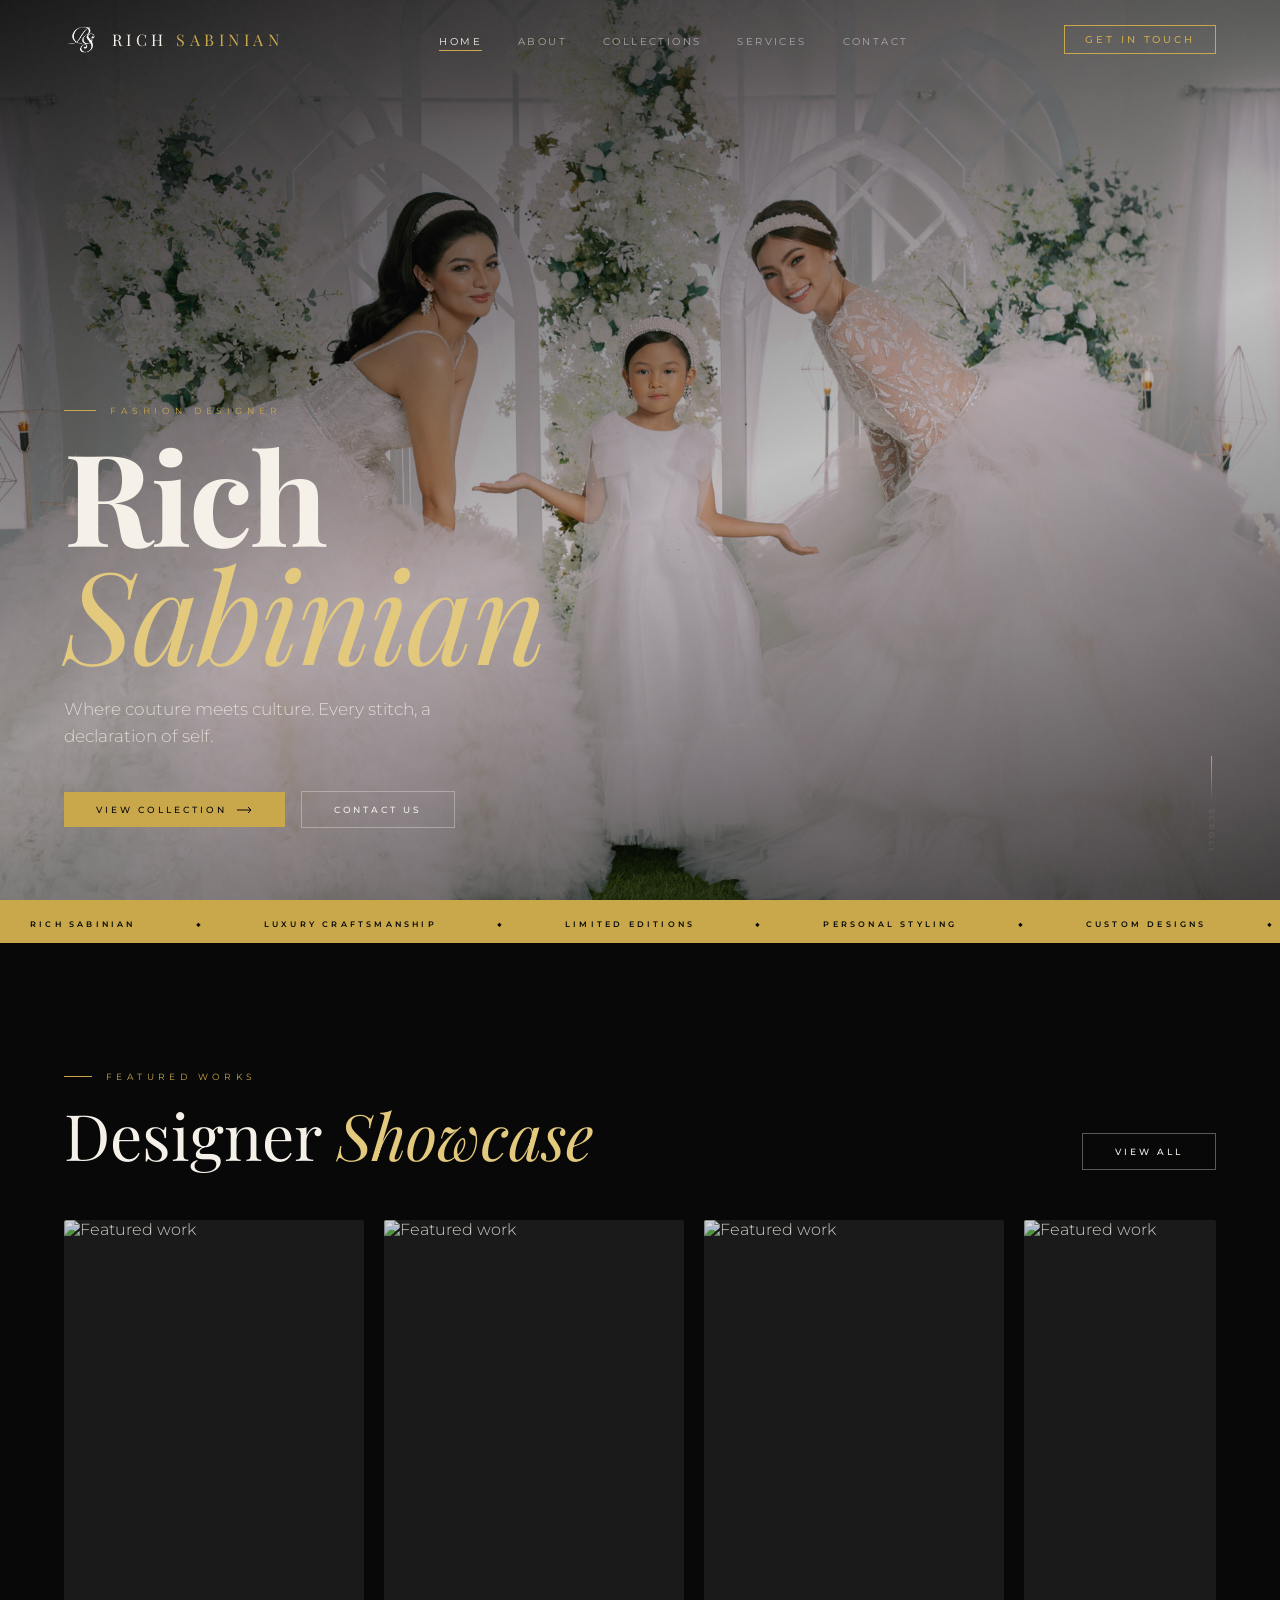
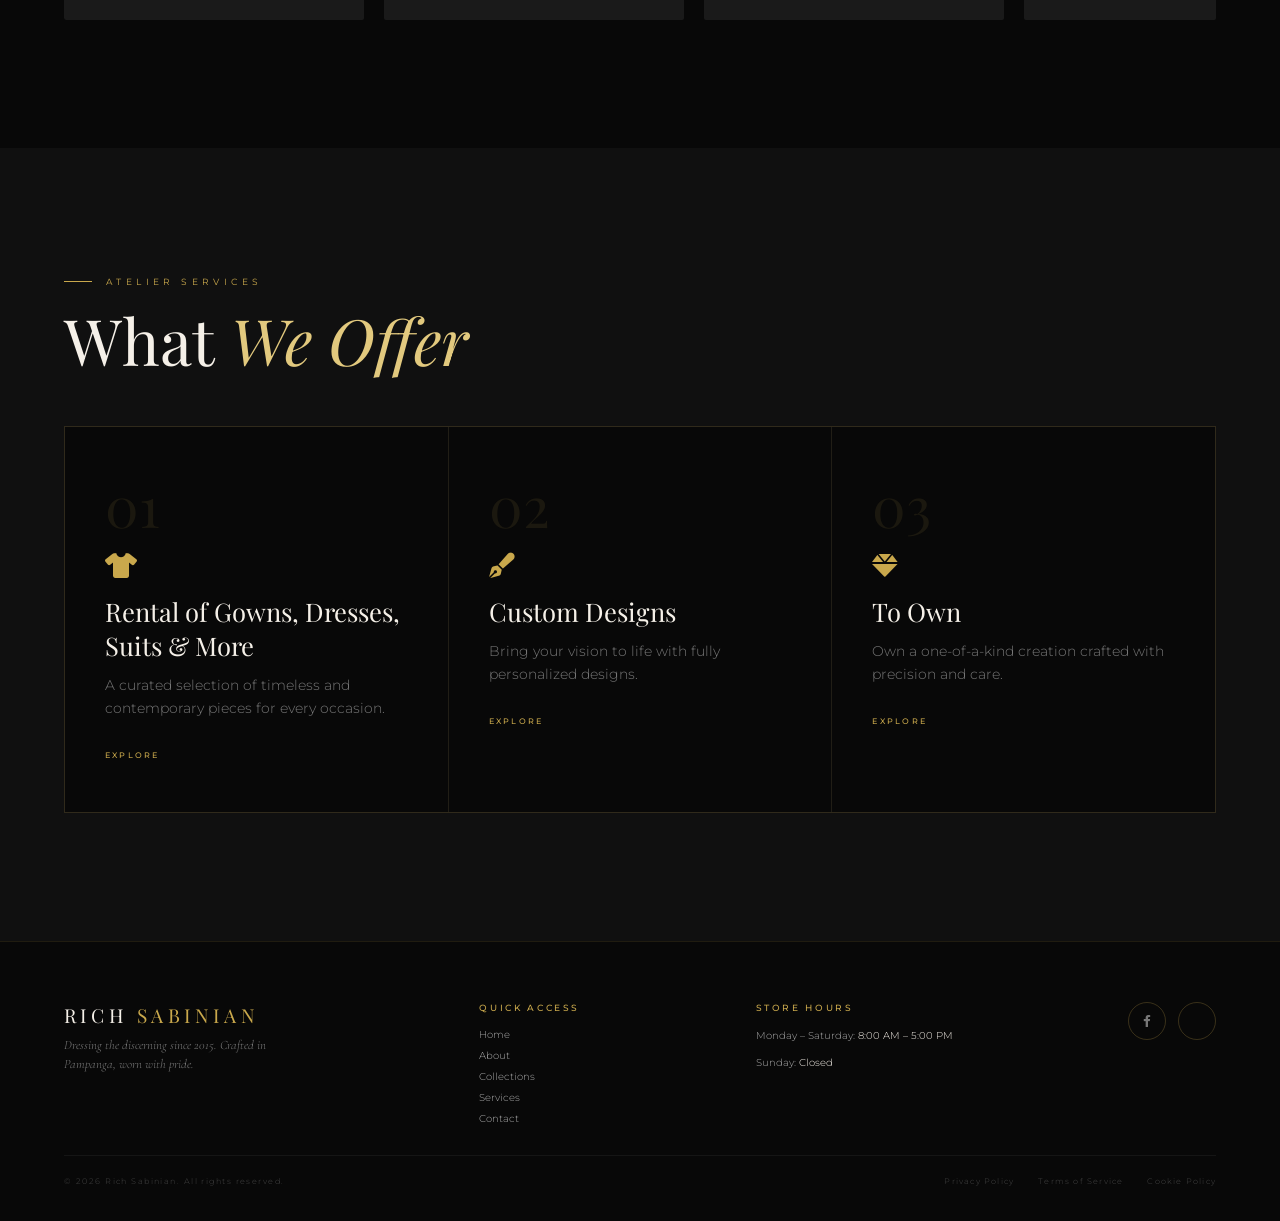
==== index.html @ 9d363121 "Add files via upload" ====
<!DOCTYPE html>
<html lang="en">
<head>
  <meta charset="UTF-8">
  <meta name="viewport" content="width=device-width, initial-scale=1.0, viewport-fit=cover">
  <title>Rich Sabinian — Luxury Fashion House</title>

  <link rel="icon" type="image/png" href="rs logo.png">
  <link rel="preconnect" href="https://fonts.googleapis.com">
  <link href="https://fonts.googleapis.com/css2?family=Cormorant+Garamond:ital,wght@0,300;0,400;0,600;1,300;1,400;1,600&family=Montserrat:wght@200;300;400;500;600&family=Playfair+Display:ital,wght@0,400;0,700;1,400;1,700&display=swap" rel="stylesheet">
  <link rel="stylesheet" href="https://cdnjs.cloudflare.com/ajax/libs/font-awesome/6.0.0-beta3/css/all.min.css">
  <link rel="stylesheet" href="css/styles.css">
</head>
<body>

  <!-- ===== HEADER ===== -->
  <nav class="navbar" id="navbar">
    <div class="logo" onclick="window.location.href='index.html'">
      <img class="logo-img" src="rs logo.png" alt="Rich Sabinian Logo">
      <span class="logo-text">Rich <em>Sabinian</em></span>
    </div>
    <ul class="nav-links">
      <li><a href="index.html">Home</a></li>
      <li><a href="about.html">About</a></li>
      <li><a href="collections.html">Collections</a></li>
      <li><a href="services.html">Services</a></li>
      <li><a href="contact.html">Contact</a></li>
    </ul>
    <a class="nav-cta" href="contact.html">Get in Touch</a>
    <button class="hamburger" id="hamburger">
      <span></span><span></span><span></span>
    </button>
  </nav>

  <div class="mob-drawer" id="mobDrawer">
    <div class="mob-top">
      <div class="logo" onclick="window.location.href='index.html'">
        <img class="logo-img" src="rs logo.png" alt="Logo" style="width:34px;height:34px;">
        <span class="logo-text" style="font-size:.85rem;">Rich <em>Sabinian</em></span>
      </div>
      <button class="mob-close" id="mobClose">
        <svg width="16" height="16" viewBox="0 0 16 16" fill="none">
          <path d="M1 1L15 15M15 1L1 15" stroke="currentColor" stroke-width="1.2"/>
        </svg>
      </button>
    </div>
    <nav class="mob-nav">
      <a href="index.html">Home</a>
      <a href="about.html">About</a>
      <div class="mob-divider"></div>
      <a href="collections.html">Collections</a>
      <a href="services.html">Services</a>
      <div class="mob-divider"></div>
      <a href="contact.html">Contact</a>
      <div class="mob-cta-link" onclick="window.location.href='contact.html'">Get in Touch</div>
    </nav>
    <div class="mob-foot">
      <div class="mob-social">
        <a href="https://www.facebook.com/ritche.sabinian" target="_blank" class="s-icon"><i class="fab fa-facebook-f"></i></a>
        <a href="https://www.instagram.com/richsabinian/" target="_blank" class="s-icon"><i class="fab fa-instagram"></i></a>
      </div>
      <span class="mob-copy">© 2026 Rich Sabinian</span>
    </div>
  </div>
  <div class="mob-overlay" id="mobOverlay"></div>

  <!-- ===== MAIN CONTENT ===== -->
  <main>
    <!-- HERO SECTION -->
    <section class="hero">
      <div class="hero-bg"></div>
      <div class="hero-grain"></div>
      <div class="hero-body">
        <p class="hero-brand">Fashion Designer</p>
        <h1 class="hero-name">Rich<em>Sabinian</em></h1>
        <p class="hero-tagline">Where couture meets culture. Every stitch, a declaration of self.</p>
        <div class="hero-actions">
          <button class="btn-gold" onclick="window.location.href='collections.html'">
            <span>View Collection</span>
            <svg width="16" height="8" viewBox="0 0 16 8" fill="none" style="position:relative;z-index:1">
              <path d="M0 4H14M11 1L14 4L11 7" stroke="currentColor" stroke-width="1"/>
            </svg>
          </button>
          <button class="btn-outline" onclick="window.location.href='contact.html'">Contact Us</button>
        </div>
      </div>
      <div class="hero-scroll">
        <div class="scroll-bar"></div>
        <span>Scroll</span>
      </div>
    </section>

    <!-- MARQUEE -->
    <div class="marquee">
      <div class="marquee-inner">
        <span class="marquee-item">Rich Sabinian</span><span class="marquee-item">◆</span>
        <span class="marquee-item">Luxury Craftsmanship</span><span class="marquee-item">◆</span>
        <span class="marquee-item">Limited Editions</span><span class="marquee-item">◆</span>
        <span class="marquee-item">Personal Styling</span><span class="marquee-item">◆</span>
        <span class="marquee-item">Custom Designs</span><span class="marquee-item">◆</span>
        <span class="marquee-item">Rich Sabinian</span><span class="marquee-item">◆</span>
        <span class="marquee-item">Luxury Craftsmanship</span><span class="marquee-item">◆</span>
        <span class="marquee-item">Limited Editions</span><span class="marquee-item">◆</span>
        <span class="marquee-item">Personal Styling</span><span class="marquee-item">◆</span>
        <span class="marquee-item">Custom Designs</span><span class="marquee-item">◆</span>
      </div>
    </div>

    <!-- FEATURED CAROUSEL - FIXED VERSION -->
    <section class="home-featured">
      <div class="sec-header reveal">
        <div>
          <p class="eyebrow">Featured Works</p>
          <h2 class="sec-headline">Designer <em>Showcase</em></h2>
        </div>
        <button class="btn-outline" onclick="window.location.href='collections.html'">View All</button>
      </div>
      
      <div class="carousel-container reveal rv1">
        <div class="carousel-wrapper">
          <div class="carousel-track" id="carouselTrack">
            <!-- Static images that will work -->
            <div class="carousel-slide"><img src="Solohiya/hero.jpg" alt="Featured work" onerror="this.style.display='none'"></div>
            <div class="carousel-slide"><img src="Solohiya/hero1.jpg" alt="Featured work" onerror="this.style.display='none'"></div>
            <div class="carousel-slide"><img src="Solohiya/4.jpg" alt="Featured work" onerror="this.style.display='none'"></div>
            <div class="carousel-slide"><img src="national-costumes/hero.jpg" alt="Featured work" onerror="this.style.display='none'"></div>
            <div class="carousel-slide"><img src="PUSTURA/hero.jpg" alt="Featured work" onerror="this.style.display='none'"></div>
            <div class="carousel-slide"><img src="Kids/hero.jpg" alt="Featured work" onerror="this.style.display='none'"></div>
            <!-- Duplicate for seamless loop -->
            <div class="carousel-slide"><img src="Solohiya/hero.jpg" alt="Featured work" onerror="this.style.display='none'"></div>
            <div class="carousel-slide"><img src="Solohiya/hero1.jpg" alt="Featured work" onerror="this.style.display='none'"></div>
            <div class="carousel-slide"><img src="Solohiya/4.jpg" alt="Featured work" onerror="this.style.display='none'"></div>
            <div class="carousel-slide"><img src="national-costumes/hero.jpg" alt="Featured work" onerror="this.style.display='none'"></div>
            <div class="carousel-slide"><img src="PUSTURA/hero.jpg" alt="Featured work" onerror="this.style.display='none'"></div>
            <div class="carousel-slide"><img src="Kids/hero.jpg" alt="Featured work" onerror="this.style.display='none'"></div>
          </div>
        </div>
      </div>
    </section>

    <!-- SERVICES SECTION -->
    <section class="home-services">
      <div class="reveal">
        <p class="eyebrow">Atelier Services</p>
        <h2 class="sec-headline">What <em>We Offer</em></h2>
      </div>
      <div class="svc-grid">
        <div class="svc-card reveal rv1">
          <div class="svc-num">01</div>
          <i class="fas fa-tshirt svc-icon"></i>
          <h3 class="svc-title">Rental of Gowns, Dresses, Suits &amp; More</h3>
          <p class="svc-text">A curated selection of timeless and contemporary pieces for every occasion.</p>
          <span class="svc-cta" onclick="window.location.href='services.html'">Explore</span>
        </div>
        <div class="svc-card reveal rv2">
          <div class="svc-num">02</div>
          <i class="fas fa-pen-fancy svc-icon"></i>
          <h3 class="svc-title">Custom Designs</h3>
          <p class="svc-text">Bring your vision to life with fully personalized designs.</p>
          <span class="svc-cta" onclick="window.location.href='services.html'">Explore</span>
        </div>
        <div class="svc-card reveal rv3">
          <div class="svc-num">03</div>
          <i class="fas fa-gem svc-icon"></i>
          <h3 class="svc-title">To Own</h3>
          <p class="svc-text">Own a one-of-a-kind creation crafted with precision and care.</p>
          <span class="svc-cta" onclick="window.location.href='services.html'">Explore</span>
        </div>
      </div>
    </section>
  </main>

  <!-- ===== FOOTER ===== -->
  <footer>
    <div class="footer-main">
      <div>
        <div class="footer-logo">Rich <em>Sabinian</em></div>
        <p class="footer-tagline">Dressing the discerning since 2015. Crafted in Pampanga, worn with pride.</p>
      </div>
      <div class="footer-quick">
        <h4 class="footer-quick-title">Quick Access</h4>
        <div class="footer-quick-links">
          <a href="index.html">Home</a>
          <a href="about.html">About</a>
          <a href="collections.html">Collections</a>
          <a href="services.html">Services</a>
          <a href="contact.html">Contact</a>
        </div>
      </div>
      <div class="footer-hours-block">
        <h4 class="footer-hours-title">Store Hours</h4>
        <p>Monday – Saturday: <span>8:00 AM – 5:00 PM</span></p>
        <p>Sunday: <span>Closed</span></p>
      </div>
      <div class="footer-social">
        <a href="https://www.facebook.com/ritche.sabinian" target="_blank" class="s-icon"><i class="fab fa-facebook-f"></i></a>
        <a href="https://www.instagram.com/richsabinian/" target="_blank" class="s-icon"><i class="fabfa-instagram"></i></a>
      </div>
    </div>
    <div class="footer-bottom">
      <p class="footer-copy">© 2026 Rich Sabinian. All rights reserved.</p>
      <div class="footer-links-row">
        <a>Privacy Policy</a>
        <a>Terms of Service</a>
        <a>Cookie Policy</a>
      </div>
    </div>
  </footer>

  <script src="js/collections-data.js"></script>
  <script src="js/main.js"></script>
  
  <!-- Simple carousel fix that runs after page loads -->
  <script>
    // Ensure carousel has enough items for smooth scrolling
    document.addEventListener('DOMContentLoaded', function() {
      const track = document.getElementById('carouselTrack');
      if (track && track.children.length < 12) {
        // If not enough items, duplicate what we have
        const originalItems = Array.from(track.children);
        originalItems.forEach(item => {
          const clone = item.cloneNode(true);
          track.appendChild(clone);
        });
      }
    });
  </script>
</body>
</html>
---- css/styles.css ----
/* =============================================
   ROOT & RESET
============================================= */
:root {
  --black:   #080808;
  --black-2: #101010;
  --black-3: #181818;
  --gold:    #C9A84C;
  --gold-lt: #E2C97E;
  --gold-dk: #8A6A22;
  --cream:   #F5F0E8;
  --cream-2: #EDE6D6;
  --gray:    #777777;
  --gray-lt: #AAAAAA;
  --serif:   'Cormorant Garamond', Georgia, serif;
  --display: 'Playfair Display', Georgia, serif;
  --sans:    'Montserrat', sans-serif;
  --pad:     clamp(20px, 5vw, 80px);
}
*, *::before, *::after { margin:0; padding:0; box-sizing:border-box; }
html { scroll-behavior:smooth; font-size:16px; }
body {
  background:var(--black); color:var(--cream);
  font-family:var(--sans); font-weight:300;
  overflow-x:hidden; cursor:auto;
}
img { display:block; max-width:100%; height:auto; }
a { text-decoration:none; color:inherit; }
ul { list-style:none; }
::-webkit-scrollbar { width:2px; }
::-webkit-scrollbar-track { background:var(--black); }
::-webkit-scrollbar-thumb { background:var(--gold-dk); }

/* =============================================
   NAVBAR
============================================= */
.navbar {
  position:fixed; top:0; left:0; width:100%; z-index:1000;
  padding:20px var(--pad); display:flex; align-items:center;
  justify-content:space-between; transition:all .45s ease;
  border-bottom:1px solid transparent;
}
.navbar.scrolled {
  padding:12px var(--pad); background:rgba(8,8,8,.96);
  backdrop-filter:blur(18px); border-bottom-color:rgba(201,168,76,.12);
}
.logo { display:flex; align-items:center; gap:10px; cursor:pointer; }
.logo-img { width:38px; height:38px; object-fit:contain; filter:brightness(0) invert(1); }
.logo-text {
  font-family:var(--display); font-size:clamp(.8rem,1.4vw,1rem);
  letter-spacing:.28em; text-transform:uppercase; color:var(--cream);
}
.logo-text em { font-style:normal; color:var(--gold); }
.nav-links { display:flex; gap:clamp(20px, 4vw, 36px); }
.nav-links a {
  font-family:var(--sans); font-size:.6rem; font-weight:400;
  letter-spacing:.25em; text-transform:uppercase; color:var(--gray-lt);
  position:relative; transition:color .3s;
}
.nav-links a::after {
  content:''; position:absolute; bottom:-4px; left:0;
  width:0; height:1px; background:var(--gold); transition:width .35s ease;
}
.nav-links a:hover, .nav-links a.active { color:var(--cream); }
.nav-links a:hover::after, .nav-links a.active::after { width:100%; }
.nav-cta {
  font-family:var(--sans); font-size:.6rem; font-weight:500;
  letter-spacing:.3em; text-transform:uppercase;
  color:var(--gold); border:1px solid var(--gold); padding:8px 20px;
  transition:background .3s, color .3s; cursor:pointer;
}
.nav-cta:hover { background:var(--gold); color:var(--black); }
.hamburger {
  display:none; flex-direction:column; gap:5px;
  cursor:pointer; z-index:1001; background:none; border:none; padding:5px;
}
.hamburger span {
  display:block; width:26px; height:1.5px; background:var(--cream-2);
  transition:all .4s cubic-bezier(.23,1,.32,1); transform-origin:center;
  border-radius:2px;
}
.hamburger.open span:nth-child(1) { transform:translateY(6.5px) rotate(45deg); background:var(--gold); }
.hamburger.open span:nth-child(2) { opacity:0; transform:scaleX(0); }
.hamburger.open span:nth-child(3) { transform:translateY(-6.5px) rotate(-45deg); background:var(--gold); }

/* =============================================
   MOBILE DRAWER - ENHANCED
============================================= */
.mob-drawer {
  position:fixed; top:0; right:0; width:min(85vw, 380px); height:100%;
  background:var(--black-2); border-left:1px solid rgba(201,168,76,.13);
  z-index:1050; display:flex; flex-direction:column;
  transform:translateX(100%); transition:transform .5s cubic-bezier(.23,1,.32,1); overflow-y:auto;
}
.mob-drawer.open { transform:translateX(0); }
.mob-overlay {
  position:fixed; inset:0; background:rgba(0,0,0,.8);
  backdrop-filter:blur(8px); z-index:1040;
  opacity:0; pointer-events:none; transition:opacity .4s ease;
}
.mob-overlay.open { opacity:1; pointer-events:all; }
.mob-top {
  display:flex; align-items:center; justify-content:space-between;
  padding:24px 28px; border-bottom:1px solid rgba(201,168,76,.1);
}
.mob-close {
  background:none; border:1.5px solid rgba(201,168,76,.3);
  width:42px; height:42px; display:flex; align-items:center;
  justify-content:center; color:var(--gray); cursor:pointer; transition:all .3s;
  border-radius:50%;
}
.mob-close:hover { border-color:var(--gold); color:var(--gold); transform:rotate(90deg); }
.mob-close svg { width:18px; height:18px; }
.mob-nav { flex:1; padding:40px 28px; display:flex; flex-direction:column; gap:20px; }
.mob-nav a {
  font-family:var(--display); font-size:clamp(1.5rem, 6vw, 2.2rem); font-weight:400;
  color:rgba(245,240,232,.7); padding:12px 0; border-bottom:1px solid rgba(201,168,76,.08);
  transition:all .3s; display:block;
}
.mob-nav a:hover { color:var(--gold); padding-left:15px; border-bottom-color:rgba(201,168,76,.3); }
.mob-divider { height:1px; background:rgba(201,168,76,.08); margin:8px 0; }
.mob-cta-link {
  display:block; text-align:center; font-family:var(--sans); font-size:.7rem;
  font-weight:500; letter-spacing:.35em; text-transform:uppercase;
  color:var(--black); background:var(--gold); padding:16px; margin-top:20px;
  cursor:pointer; border-radius:40px; transition:all .3s;
}
.mob-cta-link:hover { background:var(--gold-lt); transform:scale(1.02); }
.mob-foot {
  padding:24px 28px; border-top:1px solid rgba(201,168,76,.08);
  display:flex; align-items:center; justify-content:space-between;
}
.mob-social { display:flex; gap:15px; }
.mob-social .s-icon {
  width:40px; height:40px; border-radius:50%;
}
.mob-copy { font-family:var(--sans); font-size:.55rem; letter-spacing:.18em; color:rgba(120,120,120,.6); }

/* =============================================
   UTILITIES
============================================= */
.s-icon {
  width:38px; height:38px; border:1px solid rgba(201,168,76,.25);
  display:flex; align-items:center; justify-content:center;
  font-size:.75rem; color:var(--gray); transition:all .3s; text-decoration:none;
  border-radius:50%;
}
.s-icon:hover { border-color:var(--gold); color:var(--gold); transform:translateY(-3px); }
.eyebrow {
  font-family:var(--sans); font-size:.55rem; font-weight:400;
  letter-spacing:.5em; text-transform:uppercase; color:var(--gold);
  display:flex; align-items:center; gap:14px; margin-bottom:18px;
}
.eyebrow::before { content:''; display:inline-block; width:28px; height:1px; background:var(--gold); }
.sec-headline {
  font-family:var(--display); font-size:clamp(2rem, 5vw, 4.8rem);
  font-weight:400; line-height:1.1; color:var(--cream);
}
.sec-headline em { font-style:italic; color:var(--gold-lt); }
.gold-line { width:48px; height:1px; background:var(--gold); margin:36px 0; }
.btn-gold {
  display:inline-flex; align-items:center; gap:10px;
  font-family:var(--sans); font-size:.58rem; font-weight:500;
  letter-spacing:.32em; text-transform:uppercase;
  color:var(--black); background:var(--gold); padding:12px 32px;
  position:relative; overflow:hidden; transition:color .35s; cursor:pointer; border:none;
}
.btn-gold::before {
  content:''; position:absolute; inset:0;
  background:var(--gold-lt); transform:translateX(-101%); transition:transform .38s ease;
}
.btn-gold:hover::before { transform:translateX(0); }
.btn-gold span, .btn-gold svg { position:relative; z-index:1; }
.btn-outline {
  display:inline-flex; align-items:center; gap:10px;
  font-family:var(--sans); font-size:.58rem; font-weight:500;
  letter-spacing:.32em; text-transform:uppercase;
  color:var(--cream); border:1px solid rgba(245,240,232,.35); padding:12px 32px;
  transition:border-color .3s, color .3s; cursor:pointer; background:none;
}
.btn-outline:hover { border-color:var(--gold); color:var(--gold); }
.reveal { opacity:0; transform:translateY(28px); transition:opacity .85s ease, transform .85s ease; }
.reveal.in { opacity:1; transform:translateY(0); }
.rv1{transition-delay:.1s} .rv2{transition-delay:.2s} .rv3{transition-delay:.3s} .rv4{transition-delay:.4s}
.ornament { display:flex; align-items:center; gap:18px; margin:50px auto; max-width:360px; justify-content:center; }
.ornament-line { flex:1; height:1px; background:rgba(201,168,76,.22); }
.ornament-gem { width:7px; height:7px; background:var(--gold); transform:rotate(45deg); }

/* =============================================
   MARQUEE
============================================= */
.marquee { overflow:hidden; background:var(--gold); padding:12px 0; white-space:nowrap; }
.marquee-inner { display:inline-flex; animation:mq 22s linear infinite; }
.marquee-item {
  font-family:var(--sans); font-size:.5rem; font-weight:600;
  letter-spacing:.4em; text-transform:uppercase; color:var(--black); margin:0 30px;
}
@keyframes mq { from{transform:translateX(0)} to{transform:translateX(-50%)} }

/* =============================================
   HOME — HERO
============================================= */
.hero {
  position:relative; height:100svh; min-height:620px;
  display:flex; align-items:flex-end; overflow:hidden;
}
.hero-bg {
  position:absolute; inset:0;
  background:
    linear-gradient(160deg,rgba(8,8,8,.9) 0%,rgba(8,8,8,.25) 55%,rgba(8,8,8,.72) 100%),
    url('../heroimage3.jpg') center/cover no-repeat;
  transform:scale(1.06); animation:hZoom 14s ease-out forwards;
}
@keyframes hZoom { to{transform:scale(1)} }
.hero-grain {
  position:absolute; inset:0; pointer-events:none; opacity:.35;
  background-image:url("data:image/svg+xml,%3Csvg viewBox='0 0 200 200' xmlns='http://www.w3.org/2000/svg'%3E%3Cfilter id='g'%3E%3CfeTurbulence type='fractalNoise' baseFrequency='.9' numOctaves='4' stitchTiles='stitch'/%3E%3C/filter%3E%3Crect width='100%25' height='100%25' filter='url(%23g)' opacity='.05'/%3E%3C/svg%3E");
}
.hero-body {
  position:relative; z-index:2;
  padding:0 var(--pad) clamp(50px,8vh,100px); max-width:920px;
  animation:hUp 1.4s ease .3s both;
}
@keyframes hUp { from{opacity:0;transform:translateY(36px)} to{opacity:1;transform:translateY(0)} }
.hero-brand {
  font-family:var(--sans); font-size:.55rem; font-weight:400;
  letter-spacing:.55em; text-transform:uppercase; color:var(--gold);
  margin-bottom:20px; display:flex; align-items:center; gap:14px;
}
.hero-brand::before { content:''; display:inline-block; width:32px; height:1px; background:var(--gold); }
.hero-name {
  font-family:var(--display); font-size:clamp(3rem, 10vw, 9.5rem);
  font-weight:700; line-height:.92; letter-spacing:-.015em; color:var(--cream); margin-bottom:8px;
}
.hero-name em { display:block; font-style:italic; color:var(--gold-lt); font-weight:400; }
.hero-tagline {
  font-family:var(--sans); font-weight:300; font-size:clamp(.85rem, 1.5vw, 1.05rem);
  color:rgba(245,240,232,.75); margin:24px 0 40px; max-width:460px; line-height:1.65;
}
.hero-actions { display:flex; align-items:center; gap:16px; flex-wrap:wrap; }
.hero-scroll {
  position:absolute; right:var(--pad); bottom:clamp(30px,5vh,60px);
  z-index:2; display:flex; flex-direction:column; align-items:center; gap:8px;
}
.hero-scroll span {
  font-family:var(--sans); font-size:.45rem; letter-spacing:.42em;
  text-transform:uppercase; color:var(--gray); writing-mode:vertical-rl;
}
.scroll-bar { width:1px; height:45px; background:linear-gradient(to bottom,var(--gold),transparent); animation:sPulse 2.2s ease infinite; }
@keyframes sPulse { 0%,100%{opacity:.35} 50%{opacity:1} }

/* =============================================
   HOME — FEATURED CAROUSEL
============================================= */
.home-featured { 
  padding: clamp(60px, 10vw, 140px) var(--pad); 
  background: var(--black); 
}
.sec-header { 
  display: flex; 
  align-items: flex-end; 
  justify-content: space-between; 
  margin-bottom: 50px; 
  gap: 20px; 
  flex-wrap: wrap; 
}
.carousel-container { 
  position: relative; 
  width: 100%; 
  margin-top: 20px; 
}
.carousel-wrapper { 
  overflow: hidden; 
  border-radius: 2px; 
}
#carouselTrack { 
  display: flex; 
  gap: 20px; 
  width: max-content; 
  animation: scrollLoop 40s linear infinite; 
}
.carousel-slide { 
  flex: 0 0 300px; 
  position: relative; 
  overflow: hidden; 
  cursor: pointer; 
  aspect-ratio: 3/4; 
  background: #1a1a1a; 
  border-radius: 2px; 
}
.carousel-slide img { 
  width: 100%; 
  height: 100%; 
  object-fit: cover; 
  object-position: top; 
  filter: brightness(0.85) saturate(0.9); 
  transition: transform 0.7s ease, filter 0.5s ease; 
}
.carousel-slide:hover img { 
  transform: scale(1.05); 
  filter: brightness(0.7) saturate(1); 
}
@keyframes scrollLoop { 
  from { transform: translateX(0); } 
  to { transform: translateX(calc(-50%)); } 
}
.carousel-wrapper:hover #carouselTrack { 
  animation-play-state: paused; 
}

@media (max-width: 900px) {
  .carousel-slide { flex: 0 0 240px; }
}
@media (max-width: 640px) {
  .carousel-slide { flex: 0 0 200px; }
}

/* =============================================
   HOME — SERVICES
============================================= */
.home-services { padding:clamp(60px, 10vw, 140px) var(--pad); background:var(--black-2); }
.svc-grid {
  display:grid; grid-template-columns:repeat(auto-fit,minmax(260px,1fr));
  gap:1px; margin-top:50px; background:rgba(201,168,76,.09); border:1px solid rgba(201,168,76,.09);
}
.svc-card {
  background:var(--black); padding:clamp(30px, 5vw, 50px) clamp(20px, 4vw, 40px);
  position:relative; overflow:hidden; transition:background .4s;
}
.svc-card::after {
  content:''; position:absolute; bottom:0; left:0;
  width:0; height:2px; background:var(--gold); transition:width .5s ease;
}
.svc-card:hover { background:var(--black-3); }
.svc-card:hover::after { width:100%; }
.svc-num { font-family:var(--display); font-size:3.5rem; line-height:1; font-weight:400; color:rgba(201,168,76,.1); margin-bottom:20px; transition:color .4s; }
.svc-card:hover .svc-num { color:rgba(201,168,76,.2); }
.svc-icon { font-size:1.6rem; color:var(--gold); margin-bottom:16px; }
.svc-title { font-family:var(--display); font-size:clamp(1.2rem, 2vw, 1.6rem); font-weight:400; color:var(--cream); margin-bottom:12px; }
.svc-text { font-family:var(--sans); font-weight:300; font-size:.85rem; line-height:1.65; color:var(--gray); margin-bottom:24px; }
.svc-cta { font-family:var(--sans); font-size:.5rem; font-weight:500; letter-spacing:.28em; text-transform:uppercase; color:var(--gold); display:inline-flex; align-items:center; gap:8px; transition:gap .3s; cursor:pointer; }
.svc-cta:hover { gap:14px; }

/* =============================================
   COLLECTIONS PAGE
============================================= */
.collections-wrap {
  padding: clamp(100px, 15vw, 160px) var(--pad) clamp(60px, 10vw, 100px);
  max-width: 1400px;
  margin: 0 auto;
}
.collections-header { text-align:left; margin-bottom:40px; }
.collections-header .eyebrow {
  display: flex; align-items: center; gap: 14px; justify-content: flex-start;
  font-family: var(--sans); font-size: 0.55rem; font-weight: 400;
  letter-spacing: 0.5em; text-transform: uppercase; color: var(--gold);
  margin-bottom: 18px;
}
.collections-header .eyebrow::before { content: ''; display: inline-block; width: 28px; height: 1px; background: var(--gold); }
.collections-header .sec-headline {
  font-family: var(--display); font-size: clamp(2rem, 5vw, 4.5rem);
  font-weight: 400; line-height: 1.1; color: var(--cream); margin: 0 0 16px 0;
}
.collections-header .sec-headline em { font-style: italic; color: var(--gold-lt); }
.collections-header > p {
  font-family: var(--sans); font-weight: 300; font-size: clamp(0.85rem, 1.2vw, 1rem);
  line-height: 1.65; color: rgba(245, 240, 232, 0.6); max-width: 480px; margin: 0;
}
.collections-grid {
  display: grid;
  grid-template-columns: repeat(auto-fill, minmax(280px, 1fr));
  gap: 4px;
}
.collection-card { position:relative; overflow:hidden; cursor:pointer; background:#111; border-radius:2px; }
.collection-card img { width:100%; aspect-ratio:3/4; object-fit:cover; object-position:top; filter:brightness(.78) saturate(.82); transition:transform .75s cubic-bezier(.25,.46,.45,.94),filter .5s; }
.collection-card:hover img { transform:scale(1.06); filter:brightness(.6) saturate(1); }
.collection-overlay { position:absolute; inset:0; background:linear-gradient(to top,rgba(8,8,8,.95) 0%,rgba(8,8,8,.15) 60%,transparent 80%); display:flex; flex-direction:column; justify-content:flex-end; padding:clamp(16px, 3vw, 30px); transition:background .4s; }
.collection-card:hover .collection-overlay { background:linear-gradient(to top,rgba(8,8,8,.98) 0%,rgba(8,8,8,.3) 60%,transparent 82%); }
.coll-cat-tag { font-family:var(--sans); font-size:.42rem; letter-spacing:.5em; text-transform:uppercase; color:var(--gold); margin-bottom:6px; }
.coll-card-name { font-family:var(--display); font-size:clamp(1.2rem, 2.5vw, 1.8rem); font-weight:400; color:var(--cream); margin-bottom:4px; line-height:1.15; }
.coll-card-cta { display:inline-flex; align-items:center; gap:8px; font-family:var(--sans); font-size:.45rem; letter-spacing:.35em; text-transform:uppercase; color:var(--gold); opacity:0; transform:translateY(12px); transition:all .4s; }
.collection-card:hover .coll-card-cta { opacity:1; transform:translateY(0); }

/* Collection Detail */
.collection-detail-wrap { padding:clamp(100px, 15vw, 160px) var(--pad) clamp(60px, 10vw, 100px); max-width:1400px; margin:0 auto; }
.back-to-collections { display:inline-flex; align-items:center; gap:8px; background:none; border:none; color:var(--gray); font-family:var(--sans); font-size:.7rem; letter-spacing:.2em; text-transform:uppercase; cursor:pointer; margin-bottom:40px; transition:color .3s ease; }
.back-to-collections:hover { color:var(--gold); }
.back-to-collections svg { transition:transform .3s ease; }
.back-to-collections:hover svg { transform:translateX(-4px); }
.collection-detail-header { margin-bottom:50px; text-align:center; }
.collection-detail-title { font-family:var(--display); font-size:clamp(2rem, 5vw, 3.8rem); font-weight:400; color:var(--cream); margin:0 0 16px; line-height:1.15; }
.collection-detail-desc { font-family:var(--sans); font-size:clamp(.85rem, 1.2vw, 1rem); line-height:1.7; color:rgba(245,240,232,.7); max-width:700px; margin:0 auto; }
.collection-detail-gallery { display:grid; grid-template-columns:repeat(auto-fill,minmax(280px,1fr)); gap:20px; margin:40px 0; }
.collection-detail-gallery img { width:100%; aspect-ratio:3/4; object-fit:cover; object-position:top; filter:brightness(.85); transition:transform .5s ease, filter .4s ease; cursor:pointer; border-radius:2px; }
.collection-detail-gallery img:hover { transform:scale(1.02); filter:brightness(.7); }

/* =============================================
   SERVICES PAGE
============================================= */
.services-container {
  max-width: 1400px;
  margin: 0 auto;
  padding: clamp(100px, 15vw, 160px) var(--pad) clamp(60px, 10vw, 100px);
}
.services-header { text-align:left; margin-bottom:40px; }
.services-header .eyebrow { justify-content:flex-start; margin-bottom:18px; }
.services-header .sec-headline {
  font-family:var(--display); font-size:clamp(2rem, 5vw, 4.5rem);
  font-weight:400; line-height:1.1; color:var(--cream); margin:0 0 16px 0;
}
.services-header .sec-headline em { font-style:italic; color:var(--gold-lt); }
.services-subhead {
  font-family:var(--sans); font-weight:300; font-size:clamp(.85rem, 1.2vw, 1rem);
  color:rgba(245,240,232,.6); max-width:480px; line-height:1.65; margin:0;
}
.services-cards { display:flex; flex-direction:column; gap:50px; }
.service-card { display:grid; grid-template-columns:1fr 1fr; gap:40px; align-items:center; background:rgba(24,24,24,.5); border:1px solid rgba(201,168,76,.08); transition:all .5s ease; border-radius:2px; }
.service-card.reverse { direction:rtl; }
.service-card.reverse > * { direction:ltr; }
.service-card:hover { border-color:rgba(201,168,76,.2); background:rgba(24,24,24,.7); transform:translateY(-4px); }
.service-card-image { overflow:hidden; height:300px; }
.service-card-image img { width:100%; height:100%; object-fit:cover; object-position:center; filter:brightness(.8) saturate(.95); transition:transform .7s ease, filter .5s ease; }
.service-card:hover .service-card-image img { transform:scale(1.04); filter:brightness(.7) saturate(1.05); }
.service-card-content { padding:20px 30px 20px 0; }
.service-card.reverse .service-card-content { padding:20px 0 20px 30px; }
.service-tag { font-family:var(--sans); font-size:.65rem; font-weight:400; letter-spacing:.3em; text-transform:uppercase; color:var(--gold); display:inline-block; margin-bottom:16px; opacity:.7; }
.service-title { font-family:var(--display); font-size:clamp(1.4rem, 2.5vw, 2rem); font-weight:400; color:var(--cream); margin-bottom:14px; line-height:1.3; }
.service-description { font-family:var(--sans); font-weight:300; font-size:.85rem; line-height:1.7; color:rgba(245,240,232,.7); margin-bottom:24px; }
.service-list { list-style:none; padding:0; margin:0; }
.service-list li { font-family:var(--sans); font-size:.75rem; font-weight:300; color:rgba(245,240,232,.6); padding:6px 0 6px 22px; position:relative; transition:color .3s ease; }
.service-list li::before { content:"✦"; position:absolute; left:0; color:var(--gold); font-size:.65rem; opacity:.7; transition:opacity .3s ease; }
.service-card:hover .service-list li { color:rgba(245,240,232,.8); }
.service-card:hover .service-list li::before { opacity:1; }

@media (max-width: 900px) {
  .service-card, .service-card.reverse { grid-template-columns:1fr; gap:0; direction:ltr; }
  .service-card-image { height:280px; }
  .service-card-content, .service-card.reverse .service-card-content { padding:28px 28px 36px !important; }
  .services-cards { gap:40px; }
}

/* =============================================
   CONTACT PAGE
============================================= */
.contact-wrap {
  padding: clamp(100px, 15vw, 160px) var(--pad) clamp(60px, 10vw, 100px);
  max-width: 1400px;
  margin: 0 auto;
}
.contact-grid { display:grid; grid-template-columns:1fr 1fr; gap:50px; align-items:stretch; }
.contact-info-block { background:transparent !important; padding:0 !important; border:none !important; display:flex; flex-direction:column; }
.contact-header-text { margin-bottom:40px; }
.contact-header { margin-bottom:40px; }
.contact-header .eyebrow { justify-content:flex-start; margin-bottom:18px; }
.contact-headline {
  font-family:var(--display); font-size:clamp(1.4rem, 4vw, 3.5rem);
  font-weight:400; line-height:1.1; color:var(--cream); margin:0 0 16px 0;
}
.contact-headline em { font-style:italic; color:var(--gold-lt); }
.contact-body-text {
  font-family:var(--sans); font-weight:300; font-size:clamp(.85rem, 1.2vw, 1rem);
  line-height:1.65; color:rgba(245,240,232,.6); max-width:480px; margin:0;
}
.contact-items { display:flex; flex-direction:column; gap:30px; margin-bottom:40px; }
.contact-item { display:flex; gap:16px; align-items:flex-start; }
.contact-icon-circle { width:44px; height:44px; background:rgba(201,168,76,.08); border-radius:50%; display:flex; align-items:center; justify-content:center; flex-shrink:0; transition:all .3s ease; }
.contact-icon-circle i { font-size:1rem; color:var(--gold); }
.contact-item:hover .contact-icon-circle { background:rgba(201,168,76,.15); transform:scale(1.05); }
.contact-text { flex:1; }
.contact-label { font-family:var(--sans); font-size:.55rem; font-weight:500; letter-spacing:.35em; text-transform:uppercase; color:var(--gold); margin-bottom:6px; }
.contact-value { font-family:var(--sans); font-size:.85rem; font-weight:300; color:var(--cream); line-height:1.5; }
.contact-fb-btn-wrapper { margin-top:20px; }
.contact-fb-btn { display:inline-flex; align-items:center; gap:12px; background:#C9A84C; border:none; padding:12px 24px; font-family:var(--sans); font-size:.7rem; font-weight:500; letter-spacing:.15em; text-transform:uppercase; color:white; cursor:pointer; transition:all .3s ease; text-decoration:none; border-radius:40px; }
.contact-fb-btn i:first-child { font-size:1.1rem; }
.contact-fb-btn i:last-child { transition:transform .3s ease; }
.contact-fb-btn:hover { gap:16px; background:#b8943a; }
.contact-fb-btn:hover i:last-child { transform:translateX(5px); }
.contact-map-wrapper { background:rgba(24,24,24,.3); border:1px solid rgba(201,168,76,.1); overflow:hidden; transition:all .4s ease; display:flex; flex-direction:column; height:100%; border-radius:2px; }
.contact-map-wrapper:hover { border-color:rgba(201,168,76,.25); background:rgba(24,24,24,.5); }
.map-container { width:100%; flex:1; min-height:0; overflow:hidden; }
.map-container iframe { width:100%; height:100%; filter:grayscale(.2) brightness(.85); transition:filter .5s ease; }
.contact-map-wrapper:hover .map-container iframe { filter:grayscale(0) brightness(1); }

@media (max-width: 900px) {
  .contact-grid { grid-template-columns:1fr; gap:40px; }
  .contact-map-wrapper { min-height: 350px; }
}
@media (max-width: 640px) {
  .contact-map-wrapper { min-height: 280px; }
  .contact-icon-circle { width:38px; height:38px; }
  .contact-value { font-size: .8rem; }
  .contact-items { gap: 24px; }
}

/* =============================================
   ABOUT PAGE
============================================= */
.about-wrap {
  padding: clamp(100px, 15vw, 160px) var(--pad) clamp(60px, 10vw, 100px);
  max-width: 1400px;
  margin: 0 auto;
}
.about-header-grid {
  display: grid;
  grid-template-columns: 1fr 1fr;
  gap: 50px;
  align-items: start;
  margin-bottom: 40px;
}
.about-left-col { display: flex; flex-direction: column; gap: 0; }
.about-header { text-align: left; margin-bottom: 40px; }
.about-header .eyebrow {
  display: flex; align-items: center; gap: 14px; justify-content: flex-start;
  font-family: var(--sans); font-size: 0.55rem; font-weight: 400;
  letter-spacing: 0.5em; text-transform: uppercase; color: var(--gold);
  margin-bottom: 18px;
}
.about-header .eyebrow::before { content: ''; display: inline-block; width: 28px; height: 1px; background: var(--gold); }
.about-headline {
  font-family: var(--display); font-size: clamp(1.4rem, 4vw, 3.5rem);
  font-weight: 400; line-height: 1.1; color: var(--cream); margin: 0 0 16px 0;
}
.about-headline em { font-style: italic; color: var(--gold-lt); }
.about-header .gold-line { width: 48px; height: 1px; background: var(--gold); margin: 0; }
.about-designer-container { display: flex; justify-content: center; align-items: flex-start; }
.about-designer-img {
  position: relative; width: 100%; max-width: 420px; margin: 0 auto;
  overflow: hidden; border-radius: 2px;
}
.about-designer-img img { width: 100%; height: auto; filter: brightness(0.85) saturate(0.9); transition: transform 0.7s ease, filter 0.5s ease; }
.about-designer-img:hover img { transform: scale(1.02); filter: brightness(0.75) saturate(1); }
.about-img-overlay {
  position: absolute; bottom: 0; left: 0; right: 0;
  background: linear-gradient(to top, rgba(8,8,8,0.9), transparent);
  padding: 25px 20px 20px; text-align: center; opacity: 0; transition: opacity 0.4s ease;
}
.about-designer-img:hover .about-img-overlay { opacity: 1; }
.about-img-overlay span { font-family: var(--display); font-size: 1.1rem; letter-spacing: 0.2em; color: var(--gold); text-transform: uppercase; }
.about-text p {
  font-family: var(--sans); font-weight: 300; font-size: clamp(0.85rem, 1.2vw, 1rem);
  line-height: 1.7; color: rgba(245, 240, 232, 0.7); margin-bottom: 20px;
}
.about-sig { font-family: var(--display); font-size: 1.3rem; font-style: italic; color: var(--gold); margin-top: 30px; }

@media (max-width: 900px) {
  .about-header-grid { grid-template-columns: 1fr; gap: 30px; }
  .about-designer-img { max-width: 100%; }
}

/* Video Section */
.video-section { padding:clamp(50px, 8vw, 80px) var(--pad); background:var(--black-2); position:relative; }
.video-header { text-align:center; margin-bottom:40px; }
.video-header .eyebrow { justify-content:center; }
.video-header .eyebrow::before { width:40px; }
.video-desc { font-family:var(--sans); font-size:clamp(.8rem, 1.2vw, .95rem); color:rgba(245,240,232,.65); max-width:600px; margin:16px auto 0; line-height:1.65; }
.video-wrapper { max-width:1000px; margin:0 auto; position:relative; }
.shop-video { width:100%; height:auto; border-radius:2px; box-shadow:0 20px 40px rgba(0,0,0,.4); border:1px solid rgba(201,168,76,.2); transition:transform .4s ease, box-shadow .4s ease; }
.shop-video:hover { transform:scale(1.01); box-shadow:0 25px 50px rgba(0,0,0,.5); }

/* =============================================
   FOOTER
============================================= */
footer { background:var(--black); border-top:1px solid rgba(201,168,76,.12); padding:clamp(30px, 6vw, 60px) var(--pad) clamp(20px, 4vw, 35px); display:flex; flex-direction:column; gap:30px; }
.footer-main { display:flex; align-items:flex-start; justify-content:space-between; gap:30px; flex-wrap:wrap; }
.footer-logo { font-family:var(--display); font-size:clamp(.9rem, 2vw, 1.2rem); letter-spacing:.22em; text-transform:uppercase; color:var(--cream); margin-bottom:8px; }
.footer-logo em { font-style:normal; color:var(--gold); }
.footer-tagline { font-family:var(--serif); font-size:clamp(.7rem, 1.2vw, .8rem); font-style:italic; color:var(--gray); max-width:240px; line-height:1.5; }
.footer-quick { display:flex; flex-direction:column; gap:10px; }
.footer-quick-title, .footer-hours-title { font-family:var(--sans); font-size:.55rem; font-weight:500; letter-spacing:.3em; text-transform:uppercase; color:var(--gold); margin-bottom:5px; }
.footer-quick-links { display:flex; flex-direction:column; gap:8px; }
.footer-quick-links a { font-family:var(--sans); font-size:.65rem; font-weight:300; color:var(--gray-lt); transition:color .3s ease; text-decoration:none; }
.footer-quick-links a:hover { color:var(--gold); }
.footer-hours-block { display:flex; flex-direction:column; gap:10px; }
.footer-hours-block p { font-family:var(--sans); font-size:.65rem; font-weight:300; color:var(--gray-lt); margin:0; line-height:1.6; }
.footer-hours-block p span { color:var(--cream); }
.footer-social { display:flex; gap:12px; align-items:center; }
.footer-bottom { border-top:1px solid rgba(255,255,255,.05); padding-top:20px; display:flex; align-items:center; justify-content:space-between; flex-wrap:wrap; gap:12px; }
.footer-copy { font-family:var(--sans); font-size:.5rem; font-weight:300; letter-spacing:.18em; color:rgba(119,119,119,.55); }
.footer-links-row { display:flex; gap:24px; }
.footer-links-row a { font-family:var(--sans); font-size:.5rem; font-weight:300; letter-spacing:.15em; color:rgba(119,119,119,.55); transition:color .3s; cursor:pointer; }
.footer-links-row a:hover { color:var(--gold); }

/* =============================================
   RESPONSIVE (Enhanced)
============================================= */
@media (max-width: 1024px) {
  .nav-links, .nav-cta { display: none; }
  .hamburger { display: flex; }
  .footer-main { flex-direction: column; align-items: flex-start; gap: 25px; }
}

@media (max-width: 768px) {
  :root { --pad: clamp(16px, 5vw, 40px); }
  .hero-name { font-size: clamp(2.5rem, 12vw, 4rem); }
  .hero-tagline { font-size: clamp(0.8rem, 4vw, 0.95rem); margin: 20px 0 30px; }
  .hero-actions { flex-direction: column; align-items: flex-start; width: 100%; }
  .hero-actions .btn-gold, .hero-actions .btn-outline { width: 100%; justify-content: center; }
  .hero-scroll { display: none; }
  .sec-headline { font-size: clamp(1.8rem, 6vw, 3rem); }
  .collections-grid { grid-template-columns: 1fr; gap: 8px; }
  .collection-detail-gallery { grid-template-columns: 1fr; gap: 16px; }
  .service-card-image { height: 240px; }
  .service-title { font-size: 1.3rem; }
}

@media (max-width: 480px) {
  .logo-img { width: 32px; height: 32px; }
  .logo-text { font-size: 0.7rem; letter-spacing: 0.2em; }
  .eyebrow { font-size: 0.5rem; letter-spacing: 0.4em; gap: 10px; }
  .eyebrow::before { width: 20px; }
  .btn-gold, .btn-outline { padding: 10px 24px; font-size: 0.5rem; }
  .contact-icon-circle { width: 34px; height: 34px; }
  .contact-fb-btn { padding: 10px 18px; font-size: 0.6rem; }
  .footer-quick-links { flex-direction: column; gap: 8px; }
  .footer-links-row { flex-wrap: wrap; gap: 16px; }
}
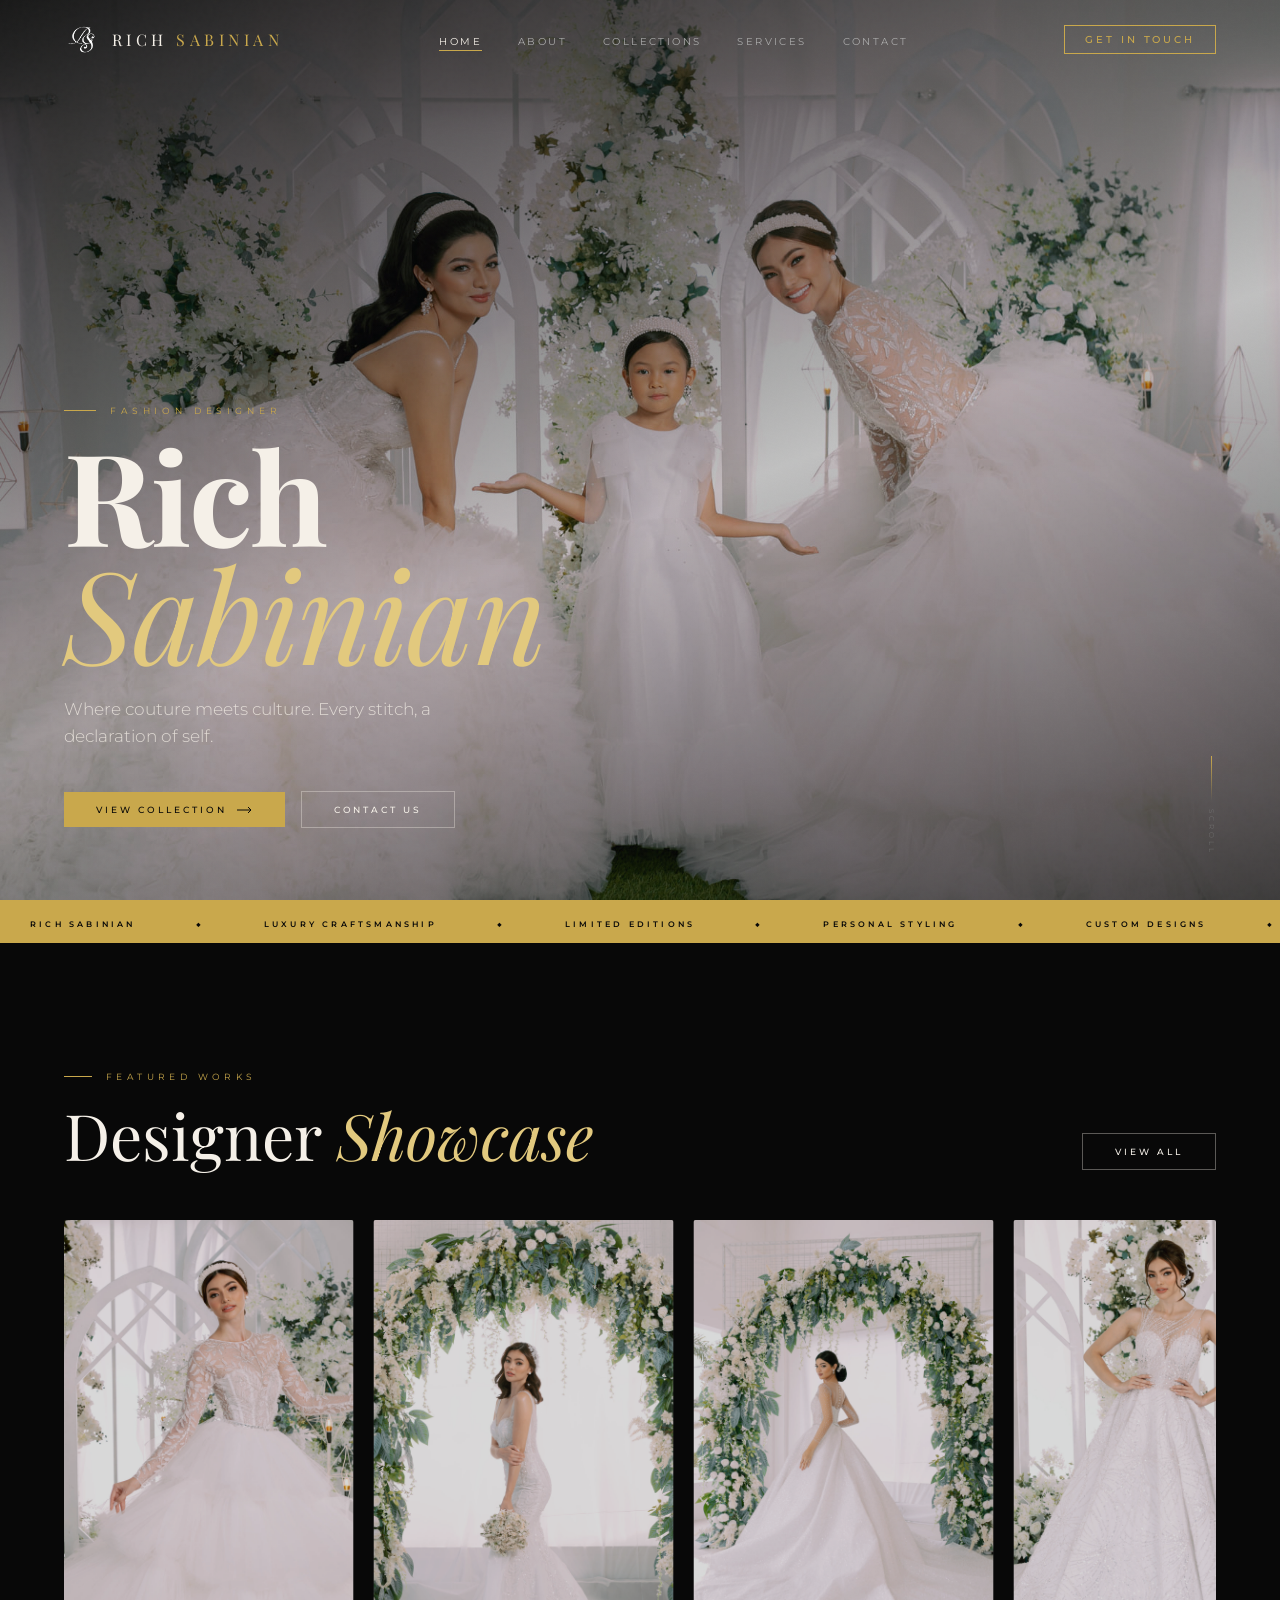
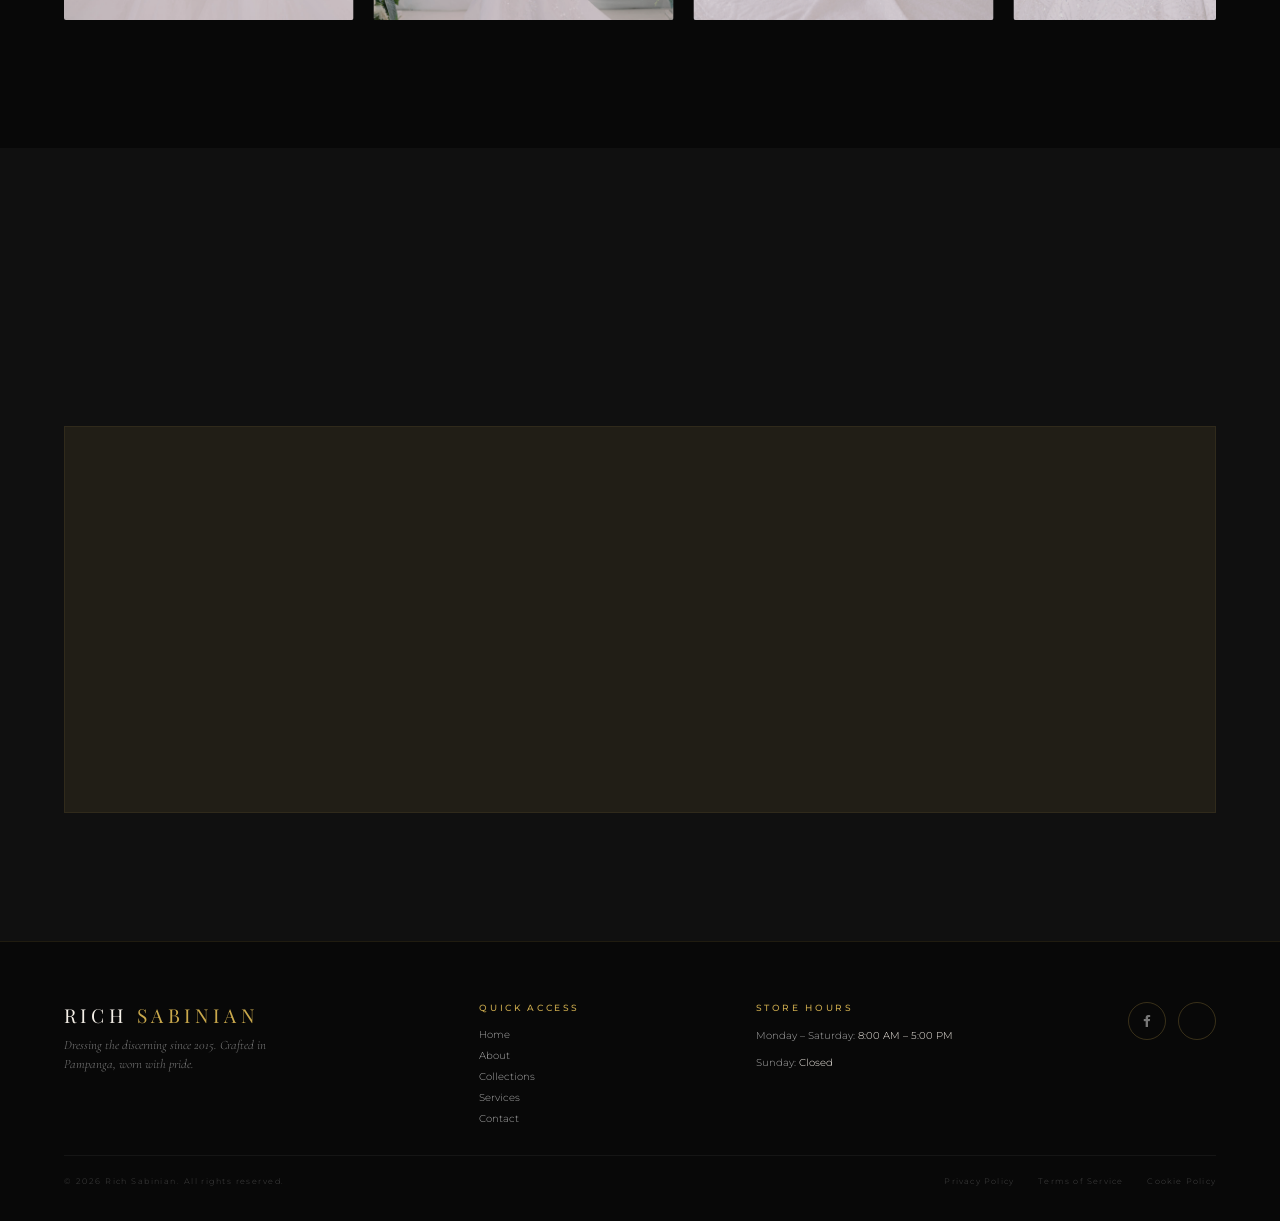
==== commit c21ad8d7: "Fix HTML encoding issues and improve structure" ====
--- a/index.html
+++ b/index.html
@@ -212,18 +212,62 @@
   
   <!-- Simple carousel fix that runs after page loads -->
   <script>
-    // Ensure carousel has enough items for smooth scrolling
-    document.addEventListener('DOMContentLoaded', function() {
-      const track = document.getElementById('carouselTrack');
-      if (track && track.children.length < 12) {
-        // If not enough items, duplicate what we have
-        const originalItems = Array.from(track.children);
-        originalItems.forEach(item => {
-          const clone = item.cloneNode(true);
-          track.appendChild(clone);
-        });
+  document.addEventListener('DOMContentLoaded', function () {
+    const track = document.getElementById('carouselTrack');
+    if (!track) return;
+
+    // Wait for images to load so we get accurate widths
+    const images = Array.from(track.querySelectorAll('img'));
+    let loaded = 0;
+    const total = images.length;
+
+    function startCarousel() {
+      // Remove CSS animation — we'll drive it with JS
+      track.style.animation = 'none';
+
+      const slides = Array.from(track.children);
+      const half = Math.floor(slides.length / 2);
+
+      // Calculate the exact pixel width of one full set (half the track)
+      let halfWidth = 0;
+      const gap = 20; // must match your CSS gap
+      slides.slice(0, half).forEach(slide => {
+        halfWidth += slide.offsetWidth + gap;
+      });
+
+      let pos = 0;
+      const speed = 0.5; // px per frame — adjust for faster/slower
+      let paused = false;
+
+      track.parentElement.addEventListener('mouseenter', () => paused = true);
+      track.parentElement.addEventListener('mouseleave', () => paused = false);
+
+      function animate() {
+        if (!paused) {
+          pos += speed;
+          if (pos >= halfWidth) pos -= halfWidth; // seamless reset
+          track.style.transform = `translateX(-${pos}px)`;
+        }
+        requestAnimationFrame(animate);
       }
-    });
-  </script>
+
+      animate();
+    }
+
+    if (total === 0) {
+      startCarousel();
+    } else {
+      images.forEach(img => {
+        if (img.complete) {
+          loaded++;
+          if (loaded === total) startCarousel();
+        } else {
+          img.addEventListener('load', () => { loaded++; if (loaded === total) startCarousel(); });
+          img.addEventListener('error', () => { loaded++; if (loaded === total) startCarousel(); });
+        }
+      });
+    }
+  });
+</script>
 </body>
-</html>+</html>
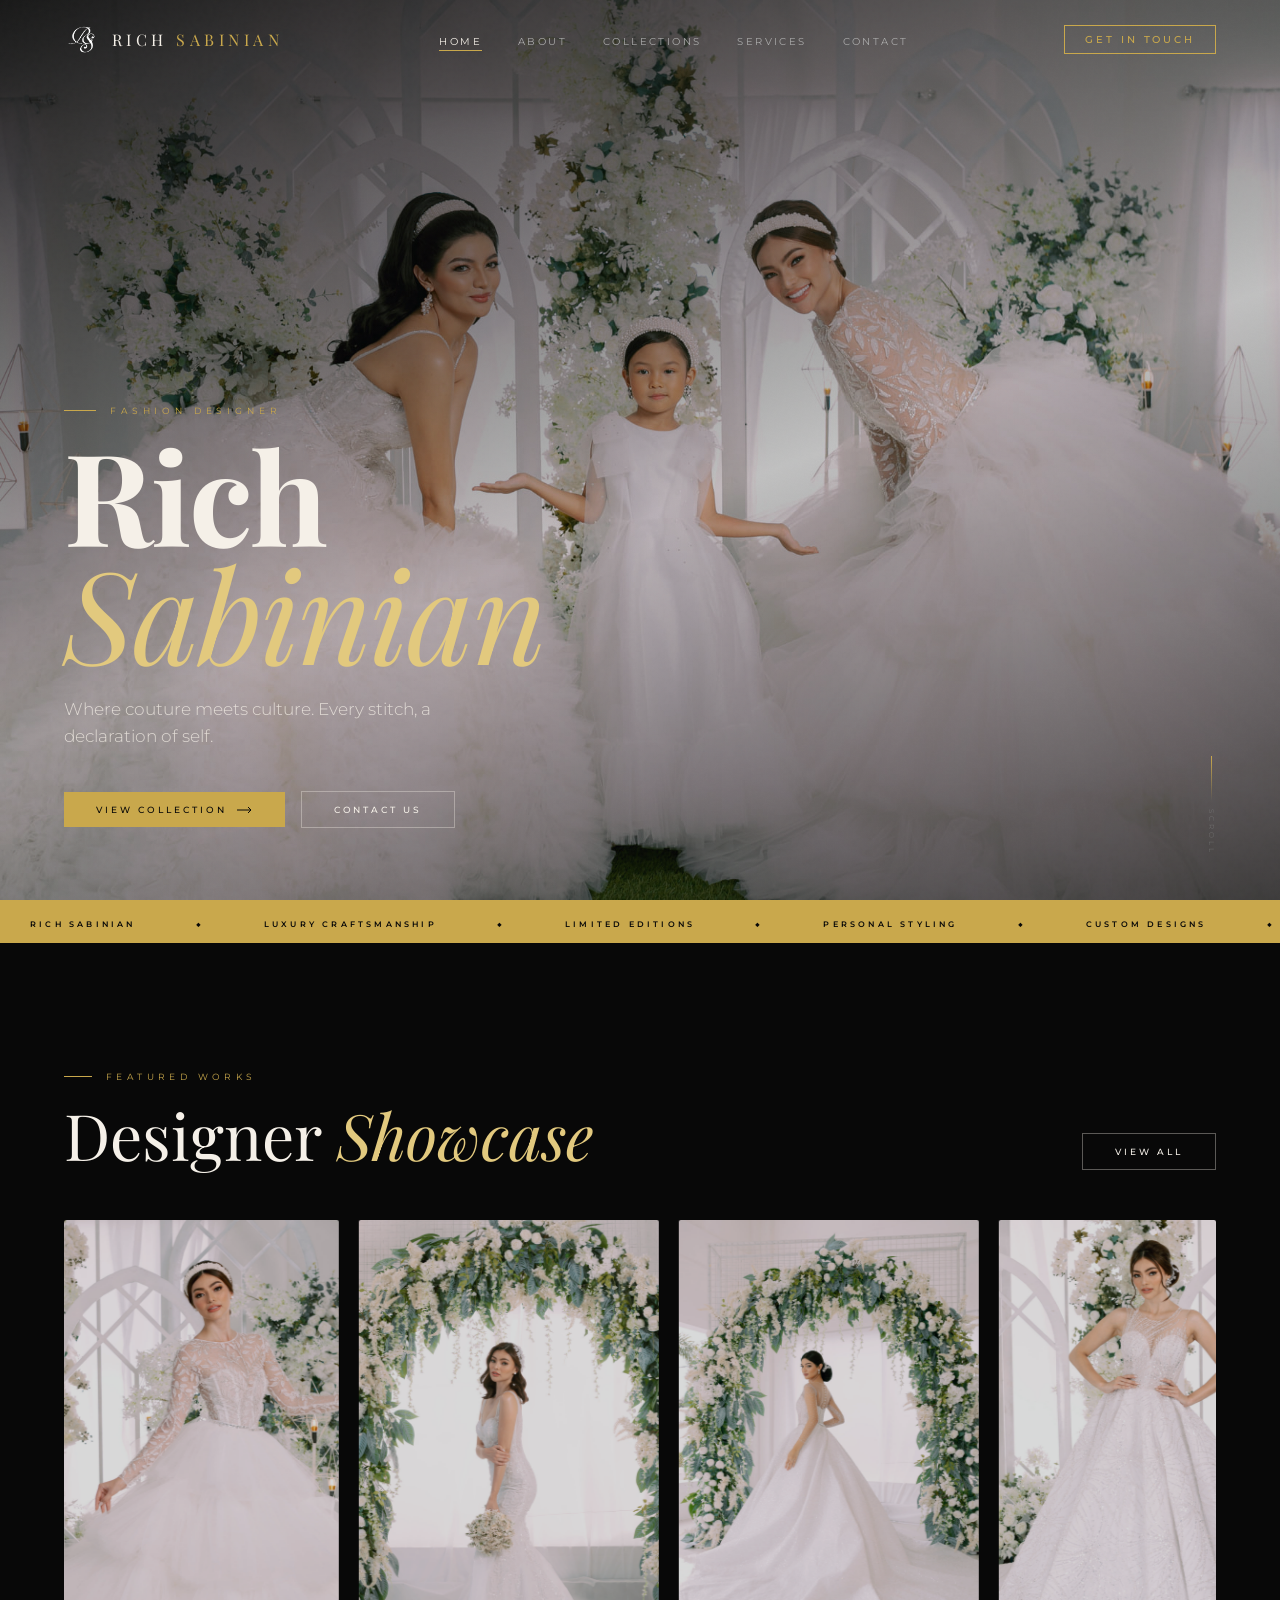
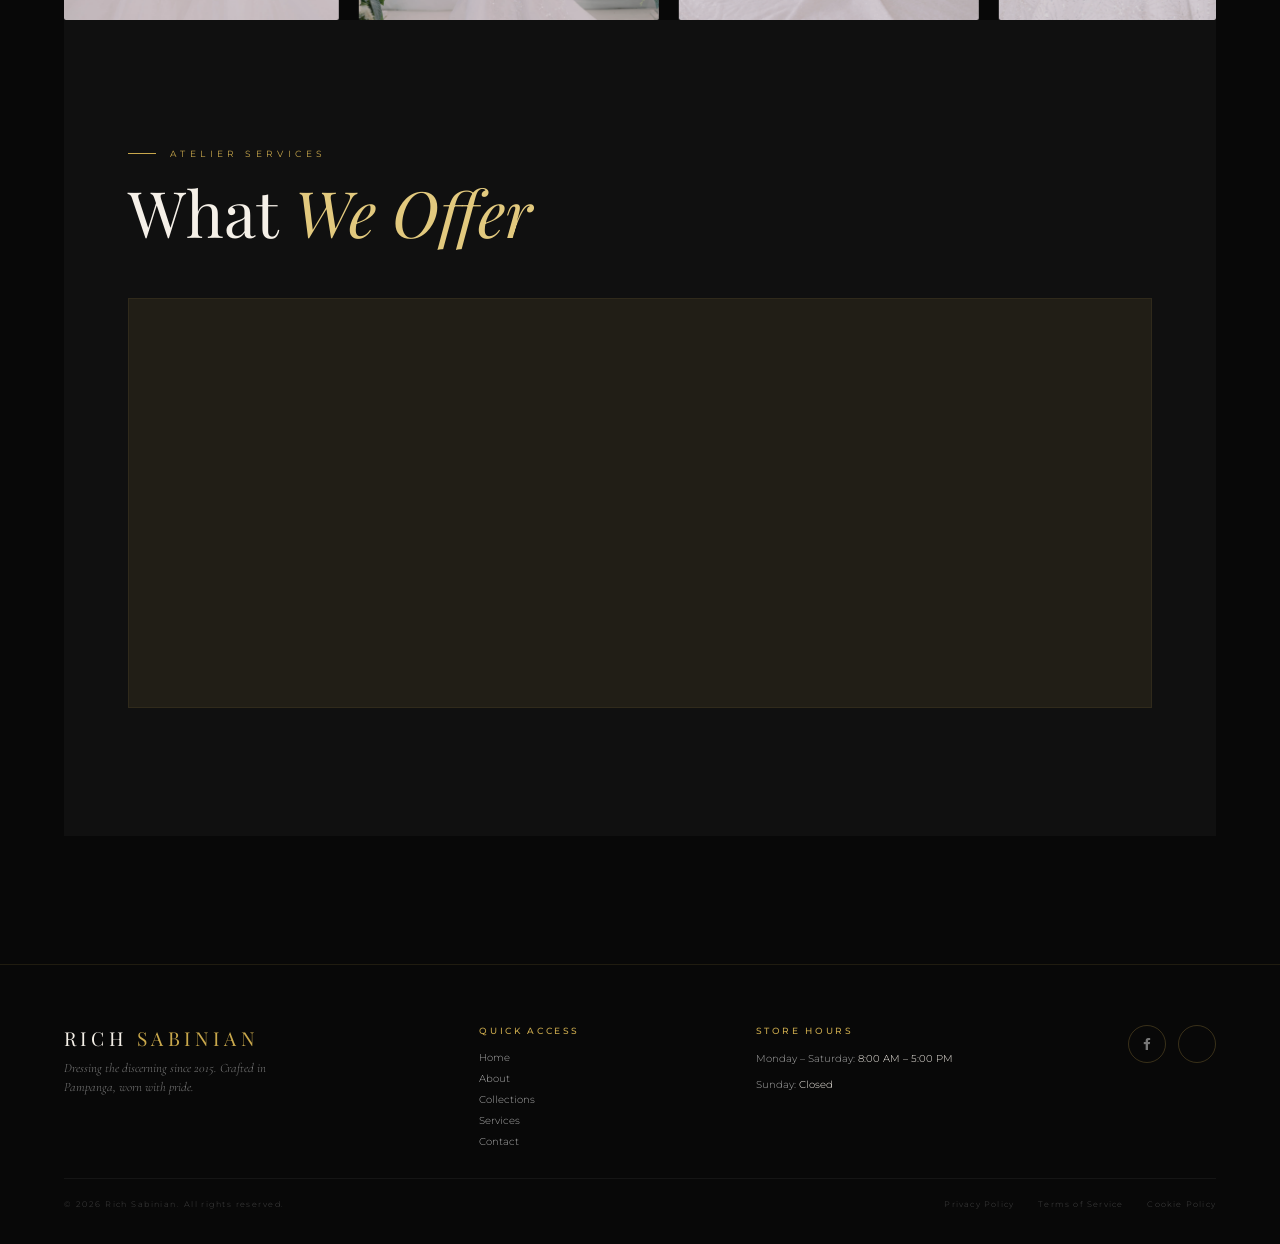
==== commit 89944cda: "Update index.html" ====
--- a/index.html
+++ b/index.html
@@ -119,24 +119,15 @@
       <div class="carousel-container reveal rv1">
         <div class="carousel-wrapper">
           <div class="carousel-track" id="carouselTrack">
-            <!-- Static images that will work -->
-            <div class="carousel-slide"><img src="Solohiya/hero.jpg" alt="Featured work" onerror="this.style.display='none'"></div>
-            <div class="carousel-slide"><img src="Solohiya/hero1.jpg" alt="Featured work" onerror="this.style.display='none'"></div>
-            <div class="carousel-slide"><img src="Solohiya/4.jpg" alt="Featured work" onerror="this.style.display='none'"></div>
-            <div class="carousel-slide"><img src="national-costumes/hero.jpg" alt="Featured work" onerror="this.style.display='none'"></div>
-            <div class="carousel-slide"><img src="PUSTURA/hero.jpg" alt="Featured work" onerror="this.style.display='none'"></div>
-            <div class="carousel-slide"><img src="Kids/hero.jpg" alt="Featured work" onerror="this.style.display='none'"></div>
-            <!-- Duplicate for seamless loop -->
-            <div class="carousel-slide"><img src="Solohiya/hero.jpg" alt="Featured work" onerror="this.style.display='none'"></div>
-            <div class="carousel-slide"><img src="Solohiya/hero1.jpg" alt="Featured work" onerror="this.style.display='none'"></div>
-            <div class="carousel-slide"><img src="Solohiya/4.jpg" alt="Featured work" onerror="this.style.display='none'"></div>
-            <div class="carousel-slide"><img src="national-costumes/hero.jpg" alt="Featured work" onerror="this.style.display='none'"></div>
-            <div class="carousel-slide"><img src="PUSTURA/hero.jpg" alt="Featured work" onerror="this.style.display='none'"></div>
-            <div class="carousel-slide"><img src="Kids/hero.jpg" alt="Featured work" onerror="this.style.display='none'"></div>
+            <div class="carousel-slide"><img src="Solohiya/hero.jpg" alt="Featured work"></div>
+            <div class="carousel-slide"><img src="Solohiya/hero1.jpg" alt="Featured work"></div>
+            <div class="carousel-slide"><img src="Solohiya/4.jpg" alt="Featured work"></div>
+            <div class="carousel-slide"><img src="national-costumes/hero.jpg" alt="Featured work"></div>
+            <div class="carousel-slide"><img src="PUSTURA/hero.jpg" alt="Featured work"></div>
+            <div class="carousel-slide"><img src="Kids/hero.jpg" alt="Featured work"></div>
           </div>
         </div>
       </div>
-    </section>
 
     <!-- SERVICES SECTION -->
     <section class="home-services">
@@ -210,63 +201,37 @@
   <script src="js/collections-data.js"></script>
   <script src="js/main.js"></script>
   
-  <!-- Simple carousel fix that runs after page loads -->
-  <script>
-  document.addEventListener('DOMContentLoaded', function () {
+<script>
+  window.addEventListener('load', function () {
     const track = document.getElementById('carouselTrack');
     if (!track) return;
 
-    // Wait for images to load so we get accurate widths
-    const images = Array.from(track.querySelectorAll('img'));
-    let loaded = 0;
-    const total = images.length;
-
-    function startCarousel() {
-      // Remove CSS animation — we'll drive it with JS
-      track.style.animation = 'none';
-
-      const slides = Array.from(track.children);
-      const half = Math.floor(slides.length / 2);
-
-      // Calculate the exact pixel width of one full set (half the track)
-      let halfWidth = 0;
-      const gap = 20; // must match your CSS gap
-      slides.slice(0, half).forEach(slide => {
-        halfWidth += slide.offsetWidth + gap;
-      });
-
-      let pos = 0;
-      const speed = 0.5; // px per frame — adjust for faster/slower
-      let paused = false;
-
-      track.parentElement.addEventListener('mouseenter', () => paused = true);
-      track.parentElement.addEventListener('mouseleave', () => paused = false);
-
-      function animate() {
-        if (!paused) {
-          pos += speed;
-          if (pos >= halfWidth) pos -= halfWidth; // seamless reset
-          track.style.transform = `translateX(-${pos}px)`;
-        }
-        requestAnimationFrame(animate);
+    // Clone all slides and append for infinite loop
+    const originals = Array.from(track.children);
+    originals.forEach(slide => {
+      track.appendChild(slide.cloneNode(true));
+    });
+
+    const slideWidth = originals[0].offsetWidth + 20; // 20 = gap
+    const totalOrigWidth = originals.length * slideWidth;
+
+    let pos = 0;
+    let paused = false;
+    const speed = 0.6;
+
+    track.parentElement.addEventListener('mouseenter', () => paused = true);
+    track.parentElement.addEventListener('mouseleave', () => paused = false);
+
+    function tick() {
+      if (!paused) {
+        pos += speed;
+        if (pos >= totalOrigWidth) pos = 0;
+        track.style.transform = 'translateX(-' + pos + 'px)';
       }
-
-      animate();
+      requestAnimationFrame(tick);
     }
 
-    if (total === 0) {
-      startCarousel();
-    } else {
-      images.forEach(img => {
-        if (img.complete) {
-          loaded++;
-          if (loaded === total) startCarousel();
-        } else {
-          img.addEventListener('load', () => { loaded++; if (loaded === total) startCarousel(); });
-          img.addEventListener('error', () => { loaded++; if (loaded === total) startCarousel(); });
-        }
-      });
-    }
+    tick();
   });
 </script>
 </body>
--- a/css/styles.css
+++ b/css/styles.css
@@ -273,11 +273,11 @@
   overflow: hidden; 
   border-radius: 2px; 
 }
-#carouselTrack { 
+.carousel-track { 
   display: flex; 
   gap: 20px; 
-  width: max-content; 
-  animation: scrollLoop 40s linear infinite; 
+  width: max-content;
+  will-change: transform;
 }
 .carousel-slide { 
   flex: 0 0 300px; 
@@ -299,13 +299,6 @@
 .carousel-slide:hover img { 
   transform: scale(1.05); 
   filter: brightness(0.7) saturate(1); 
-}
-@keyframes scrollLoop { 
-  from { transform: translateX(0); } 
-  to { transform: translateX(calc(-50%)); } 
-}
-.carousel-wrapper:hover #carouselTrack { 
-  animation-play-state: paused; 
 }
 
 @media (max-width: 900px) {
@@ -613,4 +606,4 @@
   .contact-fb-btn { padding: 10px 18px; font-size: 0.6rem; }
   .footer-quick-links { flex-direction: column; gap: 8px; }
   .footer-links-row { flex-wrap: wrap; gap: 16px; }
-}+}
